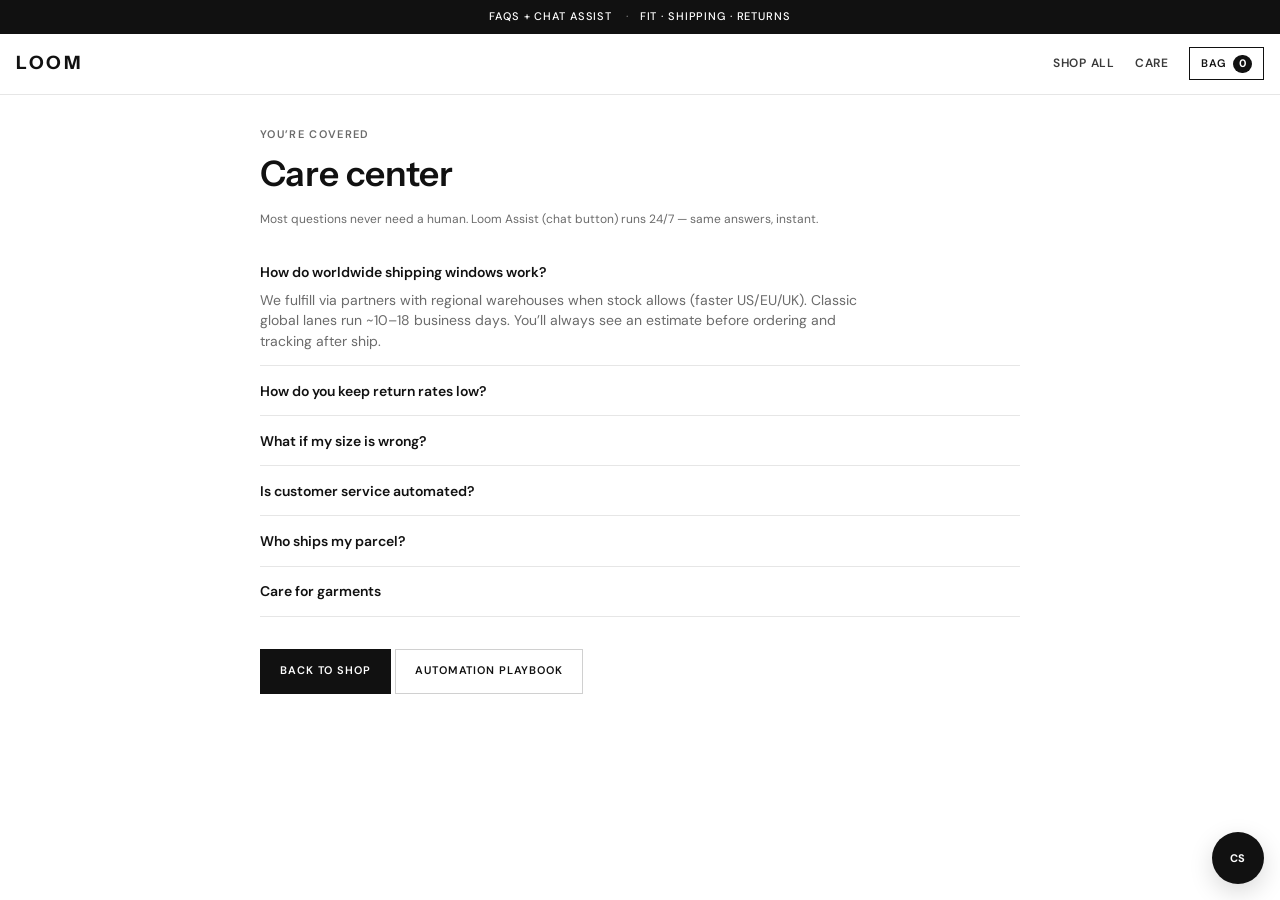
==== clothing/care.html @ 5e55f719 "Initial commit: LOOM dropshipping project. Shopify migration docs, LOOM clothing storefront shell, S" ====
<!DOCTYPE html>
<html lang="en">
  <head>
    <meta charset="UTF-8" />
    <meta name="viewport" content="width=device-width, initial-scale=1" />
    <title>Care & FAQ — LOOM</title>
    <link rel="stylesheet" href="css/styles.css" />
  </head>
  <body>
    <div class="announce">
      <span>FAQs + chat assist</span>
      <span>Fit · shipping · returns</span>
    </div>
    <header class="site-header">
      <div class="wrap nav">
        <a class="brand" href="index.html">LOOM</a>
        <nav class="nav-links">
          <a class="nav-keep" href="shop.html">Shop all</a>
          <a href="care.html">Care</a>
          <a class="cart-pill" href="cart.html">Bag <b data-cart-count>0</b></a>
        </nav>
      </div>
    </header>

    <main class="wrap" style="padding-bottom: 4rem; max-width: 760px">
      <div class="page-title">
        <p class="eyebrow">You’re covered</p>
        <h1>Care center</h1>
        <p class="note">
          Most questions never need a human. Loom Assist (chat button) runs 24/7 — same answers,
          instant.
        </p>
      </div>

      <section class="faq">
        <details open>
          <summary>How do worldwide shipping windows work?</summary>
          <p>
            We fulfill via partners with regional warehouses when stock allows (faster US/EU/UK).
            Classic global lanes run ~10–18 business days. You’ll always see an estimate before
            ordering and tracking after ship.
          </p>
        </details>
        <details>
          <summary>How do you keep return rates low?</summary>
          <p>
            Size charts on every SKU, fit callouts, fit-finder tool, size confirmation at checkout,
            unisex relaxed core styles, and one-size accessories. Fewer bad orders = less loss for
            you and us.
          </p>
        </details>
        <details>
          <summary>What if my size is wrong?</summary>
          <p>
            Contact care with order ID + photo within the exchange window. Prevention beats
            refunds — remeasure using the product chart first; many “wrong size” cases were
            skipped measurements.
          </p>
        </details>
        <details>
          <summary>Is customer service automated?</summary>
          <p>
            Yes for FAQs, size, shipping, and tracking. Urgent exceptions escalate to a human inbox.
            Production stack: chat bot + ticket tags + auto tracking emails.
          </p>
        </details>
        <details>
          <summary>Who ships my parcel?</summary>
          <p>
            Your order is packed and sent through our fulfilment partners to your delivery address.
            You’ll receive tracking when the carrier accepts the package.
          </p>
        </details>
        <details>
          <summary>Care for garments</summary>
          <p>
            Cold wash, hang dry when possible, steam not high heat for linen-blends. Longer fabric
            life = fewer “quality” refunds.
          </p>
        </details>
      </section>

      <p style="margin-top: 2rem">
        <a class="btn btn-primary" href="shop.html">Back to shop</a>
        <a class="btn btn-ghost" href="../CLOTHING_AUTOMATION.md">Automation playbook</a>
      </p>
    </main>

    <script src="js/config.js"></script>
    <script src="js/products.js"></script>
    <script src="js/cart.js"></script>
    <script src="js/app.js"></script>
  </body>
</html>
---- clothing/css/styles.css ----
@import url("https://fonts.googleapis.com/css2?family=DM+Sans:ital,opsz,wght@0,9..40,400;0,9..40,500;0,9..40,600;0,9..40,700;1,9..40,400&family=Instrument+Sans:wght@500;600;700&display=swap");

:root {
  --bg: #ffffff;
  --bg-soft: #f6f6f6;
  --bg-muted: #efefef;
  --text: #111111;
  --text-2: #3a3a3a;
  --muted: #6b6b6b;
  --line: #e6e6e6;
  --line-strong: #d0d0d0;
  --accent: #111111;
  --sale: #b42318;
  --ok: #1a7f4b;
  --max: 1280px;
  --font: "DM Sans", system-ui, sans-serif;
  --display: "Instrument Sans", "DM Sans", system-ui, sans-serif;
  --announcement: #111111;
}

*,
*::before,
*::after {
  box-sizing: border-box;
}

html {
  scroll-behavior: smooth;
}

body {
  margin: 0;
  font-family: var(--font);
  background: var(--bg);
  color: var(--text);
  min-height: 100vh;
  line-height: 1.45;
  font-size: 15px;
  -webkit-font-smoothing: antialiased;
}

img {
  max-width: 100%;
  display: block;
}

a {
  color: inherit;
  text-decoration: none;
}

button,
input,
select,
textarea {
  font-family: inherit;
}

.wrap {
  width: min(var(--max), calc(100% - 2rem));
  margin-inline: auto;
}

/* —— Announcement (Bear House style) —— */
.announce {
  background: var(--announcement);
  color: #fff;
  font-size: 11px;
  font-weight: 500;
  letter-spacing: 0.08em;
  text-transform: uppercase;
  text-align: center;
  padding: 0.55rem 1rem;
}

.announce span + span::before {
  content: "·";
  margin: 0 0.65rem;
  opacity: 0.45;
}

/* —— Header —— */
.site-header {
  position: sticky;
  top: 0;
  z-index: 50;
  background: rgba(255, 255, 255, 0.96);
  border-bottom: 1px solid var(--line);
  backdrop-filter: blur(10px);
}

.nav {
  display: flex;
  align-items: center;
  justify-content: space-between;
  padding: 0.85rem 0;
  gap: 1rem;
}

.brand {
  font-family: var(--display);
  font-weight: 700;
  letter-spacing: 0.14em;
  font-size: 1.15rem;
  text-transform: uppercase;
}

.brand em {
  font-style: normal;
  font-weight: 700;
}

.nav-links {
  display: flex;
  flex-wrap: wrap;
  gap: 1.25rem;
  align-items: center;
  font-size: 12px;
  font-weight: 600;
  letter-spacing: 0.06em;
  text-transform: uppercase;
  color: var(--text-2);
}

.nav-links a:hover {
  color: var(--text);
  text-decoration: underline;
  text-underline-offset: 4px;
}

.cart-pill {
  display: inline-flex;
  gap: 0.4rem;
  align-items: center;
  border: 1px solid var(--text);
  padding: 0.4rem 0.7rem;
  color: var(--text) !important;
  text-decoration: none !important;
  font-size: 11px;
}

.cart-pill b {
  background: var(--text);
  color: #fff;
  min-width: 1.15rem;
  height: 1.15rem;
  border-radius: 999px;
  display: grid;
  place-items: center;
  font-size: 0.68rem;
  font-weight: 700;
}

/* —— Buttons —— */
.btn {
  display: inline-flex;
  align-items: center;
  justify-content: center;
  gap: 0.35rem;
  border: 1px solid transparent;
  cursor: pointer;
  font-family: var(--font);
  font-weight: 600;
  font-size: 11px;
  letter-spacing: 0.08em;
  text-transform: uppercase;
  padding: 0.85rem 1.2rem;
  transition: background 0.15s ease, color 0.15s ease, border-color 0.15s ease;
}

.btn-primary {
  background: var(--text);
  color: #fff;
  border-color: var(--text);
}

.btn-primary:hover {
  background: #333;
  border-color: #333;
}

.btn-ghost {
  background: #fff;
  border-color: var(--line-strong);
  color: var(--text);
}

.btn-ghost:hover {
  border-color: var(--text);
}

.btn-block {
  width: 100%;
}

/* —— Collection header —— */
.collection-head {
  padding: 2.25rem 0 1.25rem;
  border-bottom: 1px solid var(--line);
  margin-bottom: 1.5rem;
}

.collection-head h1 {
  font-family: var(--display);
  font-size: clamp(1.75rem, 4vw, 2.35rem);
  font-weight: 600;
  margin: 0 0 0.4rem;
  letter-spacing: -0.02em;
}

.collection-head .meta {
  color: var(--muted);
  font-size: 13px;
  margin: 0;
}

/* —— Shop by aesthetics —— */
.lane-strip {
  display: flex;
  flex-wrap: wrap;
  gap: 0.5rem;
  padding: 0 0 1.5rem;
}

.lane-strip a,
.chip {
  border: 1px solid var(--line-strong);
  background: #fff;
  color: var(--text);
  font-family: var(--font);
  font-size: 11px;
  font-weight: 600;
  letter-spacing: 0.08em;
  text-transform: uppercase;
  padding: 0.55rem 0.9rem;
  cursor: pointer;
}

.lane-strip a:hover,
.chip:hover,
.chip.active {
  background: var(--text);
  color: #fff;
  border-color: var(--text);
}

/* —— Category mega row —— */
.shop-by {
  padding: 2.5rem 0;
  border-top: 1px solid var(--line);
}

.shop-by h2 {
  font-family: var(--display);
  font-size: 0.75rem;
  letter-spacing: 0.14em;
  text-transform: uppercase;
  margin: 0 0 1rem;
  font-weight: 600;
}

.cat-row {
  display: flex;
  flex-wrap: wrap;
  gap: 0.45rem 1.5rem;
  margin-bottom: 1.75rem;
}

.cat-row a {
  font-size: 13px;
  font-weight: 500;
  color: var(--text-2);
  text-transform: capitalize;
}

.cat-row a:hover {
  text-decoration: underline;
  text-underline-offset: 3px;
  color: var(--text);
}

/* —— Product grid —— */
.grid {
  display: grid;
  grid-template-columns: repeat(4, 1fr);
  gap: 1.75rem 1rem;
}

@media (max-width: 980px) {
  .grid {
    grid-template-columns: repeat(3, 1fr);
  }
}

@media (max-width: 640px) {
  .grid {
    grid-template-columns: repeat(2, 1fr);
    gap: 1.25rem 0.65rem;
  }
}

.product-card {
  display: flex;
  flex-direction: column;
  gap: 0.65rem;
}

.product-media {
  position: relative;
  aspect-ratio: 3 / 4;
  overflow: hidden;
  background: var(--bg-soft);
}

.product-media img {
  width: 100%;
  height: 100%;
  object-fit: cover;
  transition: transform 0.5s ease, opacity 0.3s ease;
}

.product-card:hover .product-media img {
  transform: scale(1.03);
}

.badge {
  position: absolute;
  top: 0.55rem;
  left: 0.55rem;
  background: #fff;
  color: var(--text);
  font-size: 10px;
  font-weight: 700;
  letter-spacing: 0.06em;
  text-transform: uppercase;
  padding: 0.28rem 0.45rem;
  border: 1px solid var(--line);
}

.badge.sale {
  background: var(--text);
  color: #fff;
  border-color: var(--text);
}

.risk-pill {
  display: none; /* cleaner retail look */
}

.product-meta h3 {
  font-family: var(--font);
  font-size: 13px;
  font-weight: 500;
  margin: 0 0 0.2rem;
  line-height: 1.35;
  color: var(--text);
}

.product-meta .short {
  display: none; /* Bear House shows title + price primarily */
}

.price-row {
  display: flex;
  flex-wrap: wrap;
  gap: 0.4rem;
  align-items: baseline;
  font-size: 13px;
}

.price-row .now {
  font-weight: 600;
}

.price-row .was {
  color: var(--muted);
  text-decoration: line-through;
  font-size: 12px;
}

.product-actions {
  display: none; /* click card; cleaner */
}

/* —— Sections —— */
.section {
  padding: 0.25rem 0 2.5rem;
}

.section-head {
  display: flex;
  justify-content: space-between;
  align-items: end;
  gap: 1rem;
  margin-bottom: 1.25rem;
  flex-wrap: wrap;
}

.section-head h2 {
  font-family: var(--display);
  font-size: 1.35rem;
  margin: 0;
  font-weight: 600;
}

.eyebrow {
  font-size: 11px;
  letter-spacing: 0.12em;
  text-transform: uppercase;
  color: var(--muted);
  font-weight: 600;
  margin: 0 0 0.35rem;
}

.section-head p {
  margin: 0;
  color: var(--muted);
  font-size: 13px;
  max-width: 32ch;
}

.trust {
  display: grid;
  grid-template-columns: repeat(4, 1fr);
  gap: 1rem;
  padding: 1.5rem 0;
  border-block: 1px solid var(--line);
  margin: 0 0 2rem;
  background: var(--bg-soft);
}

.trust article {
  text-align: center;
  padding: 0.5rem;
}

.trust h3 {
  font-size: 11px;
  letter-spacing: 0.1em;
  text-transform: uppercase;
  margin: 0 0 0.3rem;
  font-weight: 700;
}

.trust p {
  margin: 0;
  color: var(--muted);
  font-size: 12px;
}

/* —— PDP —— */
.pdp {
  display: grid;
  grid-template-columns: 1fr 1fr;
  gap: 2.5rem;
  padding: 2rem 0 3.5rem;
  align-items: start;
}

.pdp-gallery {
  display: grid;
  gap: 0.65rem;
}

.pdp-main {
  aspect-ratio: 3 / 4;
  background: var(--bg-soft);
  overflow: hidden;
}

.pdp-main img {
  width: 100%;
  height: 100%;
  object-fit: cover;
}

.pdp-thumbs {
  display: grid;
  grid-template-columns: repeat(4, 1fr);
  gap: 0.5rem;
}

.pdp-thumb {
  aspect-ratio: 1;
  padding: 0;
  border: 1px solid var(--line);
  background: var(--bg-soft);
  overflow: hidden;
  cursor: pointer;
}

.pdp-thumb img {
  width: 100%;
  height: 100%;
  object-fit: cover;
  display: block;
  pointer-events: none;
}

.pdp-thumb.active {
  border-color: var(--text);
}

.pdp-thumb:hover {
  border-color: var(--text-2);
}

.pdp-info .meta-line {
  color: var(--muted);
  font-size: 11px;
  text-transform: uppercase;
  letter-spacing: 0.1em;
  font-weight: 600;
}

.pdp-info h1 {
  font-family: var(--display);
  font-size: clamp(1.4rem, 3vw, 1.85rem);
  margin: 0.5rem 0 0.65rem;
  font-weight: 600;
  line-height: 1.2;
}

.pdp-info .lead {
  color: var(--text-2);
  margin: 0 0 1rem;
  font-size: 14px;
}

.fit-callout {
  background: var(--bg-soft);
  border: 1px solid var(--line);
  padding: 0.85rem 1rem;
  margin: 1rem 0;
  font-size: 13px;
}

.fit-callout strong {
  font-weight: 700;
}

.select-row {
  display: grid;
  grid-template-columns: 1fr 1fr;
  gap: 0.75rem;
  margin: 1rem 0;
}

.select-row label,
.form-grid label {
  display: grid;
  gap: 0.35rem;
  font-size: 11px;
  letter-spacing: 0.08em;
  text-transform: uppercase;
  color: var(--muted);
  font-weight: 600;
}

.select-row select,
.select-row input,
.form-grid input,
.form-grid textarea,
.form-grid select {
  font-size: 14px;
  padding: 0.7rem;
  border: 1px solid var(--line-strong);
  background: #fff;
  color: var(--text);
  text-transform: none;
  letter-spacing: 0;
}

.pdp-info ul {
  margin: 1rem 0;
  padding-left: 1.1rem;
  color: var(--text-2);
  font-size: 14px;
}

.size-table {
  width: 100%;
  border-collapse: collapse;
  font-size: 13px;
  margin-top: 1rem;
}

.size-table th,
.size-table td {
  border: 1px solid var(--line);
  padding: 0.5rem 0.6rem;
  text-align: left;
}

.size-table th {
  background: var(--bg-soft);
  font-size: 11px;
  letter-spacing: 0.06em;
  text-transform: uppercase;
  color: var(--muted);
}

/* —— Cart —— */
.cart-layout {
  display: grid;
  grid-template-columns: 1.25fr 0.85fr;
  gap: 1.75rem;
  padding: 1.5rem 0 3.5rem;
  align-items: start;
}

.cart-line {
  display: grid;
  grid-template-columns: 88px 1fr auto;
  gap: 1rem;
  padding: 1rem 0;
  border-bottom: 1px solid var(--line);
  align-items: center;
}

.cart-line img {
  width: 88px;
  height: 110px;
  object-fit: cover;
  background: var(--bg-soft);
}

.cart-line h3 {
  margin: 0 0 0.2rem;
  font-size: 14px;
  font-weight: 600;
}

.cart-line .opts {
  color: var(--muted);
  font-size: 12px;
}

.summary {
  background: var(--bg-soft);
  border: 1px solid var(--line);
  padding: 1.35rem;
  position: sticky;
  top: 5rem;
}

.summary h2 {
  font-family: var(--display);
  margin: 0 0 1rem;
  font-size: 1.15rem;
  font-weight: 600;
}

.summary-row {
  display: flex;
  justify-content: space-between;
  margin-bottom: 0.45rem;
  font-size: 14px;
}

.summary-row.total {
  margin-top: 0.7rem;
  padding-top: 0.7rem;
  border-top: 1px solid var(--line);
  font-weight: 700;
}

.form-grid {
  display: grid;
  gap: 0.65rem;
  margin: 1rem 0;
}

.note {
  color: var(--muted);
  font-size: 12px;
  margin: 0.7rem 0;
}

.success-box {
  display: none;
  border: 1px solid var(--ok);
  background: rgba(26, 127, 75, 0.06);
  padding: 1rem;
  margin-top: 1rem;
}

.success-box.show {
  display: block;
}

.success-box h3 {
  margin: 0 0 0.35rem;
  color: var(--ok);
  font-size: 14px;
}

.page-title {
  padding: 2rem 0 0.5rem;
}

.page-title h1 {
  font-family: var(--display);
  font-size: clamp(1.6rem, 4vw, 2.2rem);
  margin: 0;
  font-weight: 600;
}

.filters {
  display: flex;
  flex-wrap: wrap;
  gap: 0.45rem;
  margin: 0 0 1.5rem;
}

.empty {
  text-align: center;
  padding: 3rem 1rem;
  color: var(--muted);
}

/* Track / FAQ */
.track-box {
  max-width: 520px;
  background: var(--bg-soft);
  border: 1px solid var(--line);
  padding: 1.35rem;
  margin: 1.25rem 0 3rem;
}

.timeline {
  margin: 1.1rem 0 0;
  padding: 0;
  list-style: none;
}

.timeline li {
  position: relative;
  padding: 0 0 1.1rem 1.25rem;
  border-left: 2px solid var(--line);
  color: var(--muted);
  font-size: 13px;
}

.timeline li:last-child {
  border-left-color: transparent;
}

.timeline li::before {
  content: "";
  position: absolute;
  left: -5px;
  top: 0.2rem;
  width: 8px;
  height: 8px;
  border-radius: 50%;
  background: var(--line-strong);
}

.timeline li.done {
  color: var(--text);
}

.timeline li.done::before {
  background: var(--ok);
}

.timeline li.active::before {
  background: var(--text);
}

.faq details {
  border-bottom: 1px solid var(--line);
  padding: 0.9rem 0;
}

.faq summary {
  cursor: pointer;
  font-weight: 600;
  font-size: 14px;
  list-style: none;
}

.faq summary::-webkit-details-marker {
  display: none;
}

.faq details p {
  color: var(--muted);
  margin: 0.5rem 0 0;
  font-size: 14px;
  max-width: 60ch;
}

/* Chat — soft retail */
.chat-fab {
  position: fixed;
  right: 1rem;
  bottom: 1rem;
  z-index: 80;
  width: 52px;
  height: 52px;
  border-radius: 50%;
  border: none;
  background: var(--text);
  color: #fff;
  font-weight: 700;
  font-size: 11px;
  letter-spacing: 0.04em;
  cursor: pointer;
  box-shadow: 0 8px 24px rgba(0, 0, 0, 0.15);
}

.chat-panel {
  position: fixed;
  right: 1rem;
  bottom: 4.5rem;
  width: min(340px, calc(100vw - 1.5rem));
  height: 440px;
  background: #fff;
  border: 1px solid var(--line);
  z-index: 80;
  display: none;
  flex-direction: column;
  box-shadow: 0 16px 40px rgba(0, 0, 0, 0.12);
}

.chat-panel.open {
  display: flex;
}

.chat-head {
  padding: 0.8rem 1rem;
  border-bottom: 1px solid var(--line);
  display: flex;
  justify-content: space-between;
  align-items: center;
  font-weight: 700;
  font-size: 13px;
}

.chat-head button {
  background: none;
  border: none;
  color: var(--muted);
  cursor: pointer;
  font-size: 1.2rem;
}

.chat-log {
  flex: 1;
  overflow: auto;
  padding: 0.9rem;
  display: flex;
  flex-direction: column;
  gap: 0.55rem;
  background: var(--bg-soft);
}

.bubble {
  max-width: 88%;
  padding: 0.55rem 0.75rem;
  font-size: 13px;
  line-height: 1.4;
}

.bubble.bot {
  background: #fff;
  border: 1px solid var(--line);
  align-self: flex-start;
}

.bubble.user {
  background: var(--text);
  color: #fff;
  align-self: flex-end;
}

.chat-quick {
  display: flex;
  flex-wrap: wrap;
  gap: 0.3rem;
  padding: 0.45rem 0.65rem;
  background: #fff;
  border-top: 1px solid var(--line);
}

.chat-quick button {
  border: 1px solid var(--line);
  background: #fff;
  color: var(--text);
  font-size: 11px;
  padding: 0.3rem 0.5rem;
  cursor: pointer;
}

.chat-input {
  display: flex;
  border-top: 1px solid var(--line);
  background: #fff;
}

.chat-input input {
  flex: 1;
  border: none;
  padding: 0.8rem;
  font-size: 13px;
  outline: none;
}

.chat-input button {
  border: none;
  background: var(--text);
  color: #fff;
  font-weight: 600;
  font-size: 11px;
  letter-spacing: 0.06em;
  text-transform: uppercase;
  padding: 0 1rem;
  cursor: pointer;
}

/* Footer */
.site-footer {
  border-top: 1px solid var(--line);
  padding: 2.5rem 0 3rem;
  margin-top: 1rem;
  background: var(--bg-soft);
  color: var(--muted);
  font-size: 13px;
}

.footer-grid {
  display: grid;
  grid-template-columns: 1.5fr 1fr 1fr 1fr;
  gap: 1.5rem;
}

.footer-grid h4 {
  margin: 0 0 0.55rem;
  color: var(--text);
  font-size: 11px;
  letter-spacing: 0.12em;
  text-transform: uppercase;
  font-weight: 700;
}

.footer-grid a {
  display: block;
  margin-bottom: 0.35rem;
  color: var(--muted);
}

.footer-grid a:hover {
  color: var(--text);
}

.toast {
  position: fixed;
  bottom: 1.25rem;
  left: 50%;
  transform: translateX(-50%) translateY(140%);
  background: var(--text);
  color: #fff;
  padding: 0.65rem 1rem;
  font-weight: 600;
  font-size: 12px;
  letter-spacing: 0.04em;
  z-index: 100;
  transition: transform 0.3s ease;
  pointer-events: none;
}

.toast.show {
  transform: translateX(-50%) translateY(0);
}

/* Compact hero (optional strips) */
.hero-retail {
  background: var(--bg-soft);
  border-bottom: 1px solid var(--line);
  padding: 2.5rem 0;
  margin-bottom: 0;
}

.hero-retail h1 {
  font-family: var(--display);
  font-size: clamp(1.8rem, 4vw, 2.5rem);
  font-weight: 600;
  margin: 0 0 0.5rem;
  letter-spacing: -0.02em;
}

.hero-retail p {
  margin: 0 0 1.1rem;
  color: var(--muted);
  max-width: 42ch;
  font-size: 14px;
}

.hero-retail .hero-actions {
  display: flex;
  flex-wrap: wrap;
  gap: 0.55rem;
}

@media (max-width: 900px) {
  .trust {
    grid-template-columns: 1fr 1fr;
  }
  .pdp,
  .cart-layout,
  .footer-grid {
    grid-template-columns: 1fr;
  }
  .nav-links a:not(.cart-pill):not(.nav-keep) {
    display: none;
  }
  .cart-line {
    grid-template-columns: 72px 1fr;
  }
  .announce span {
    display: none;
  }
  .announce span:first-child {
    display: inline;
  }
}
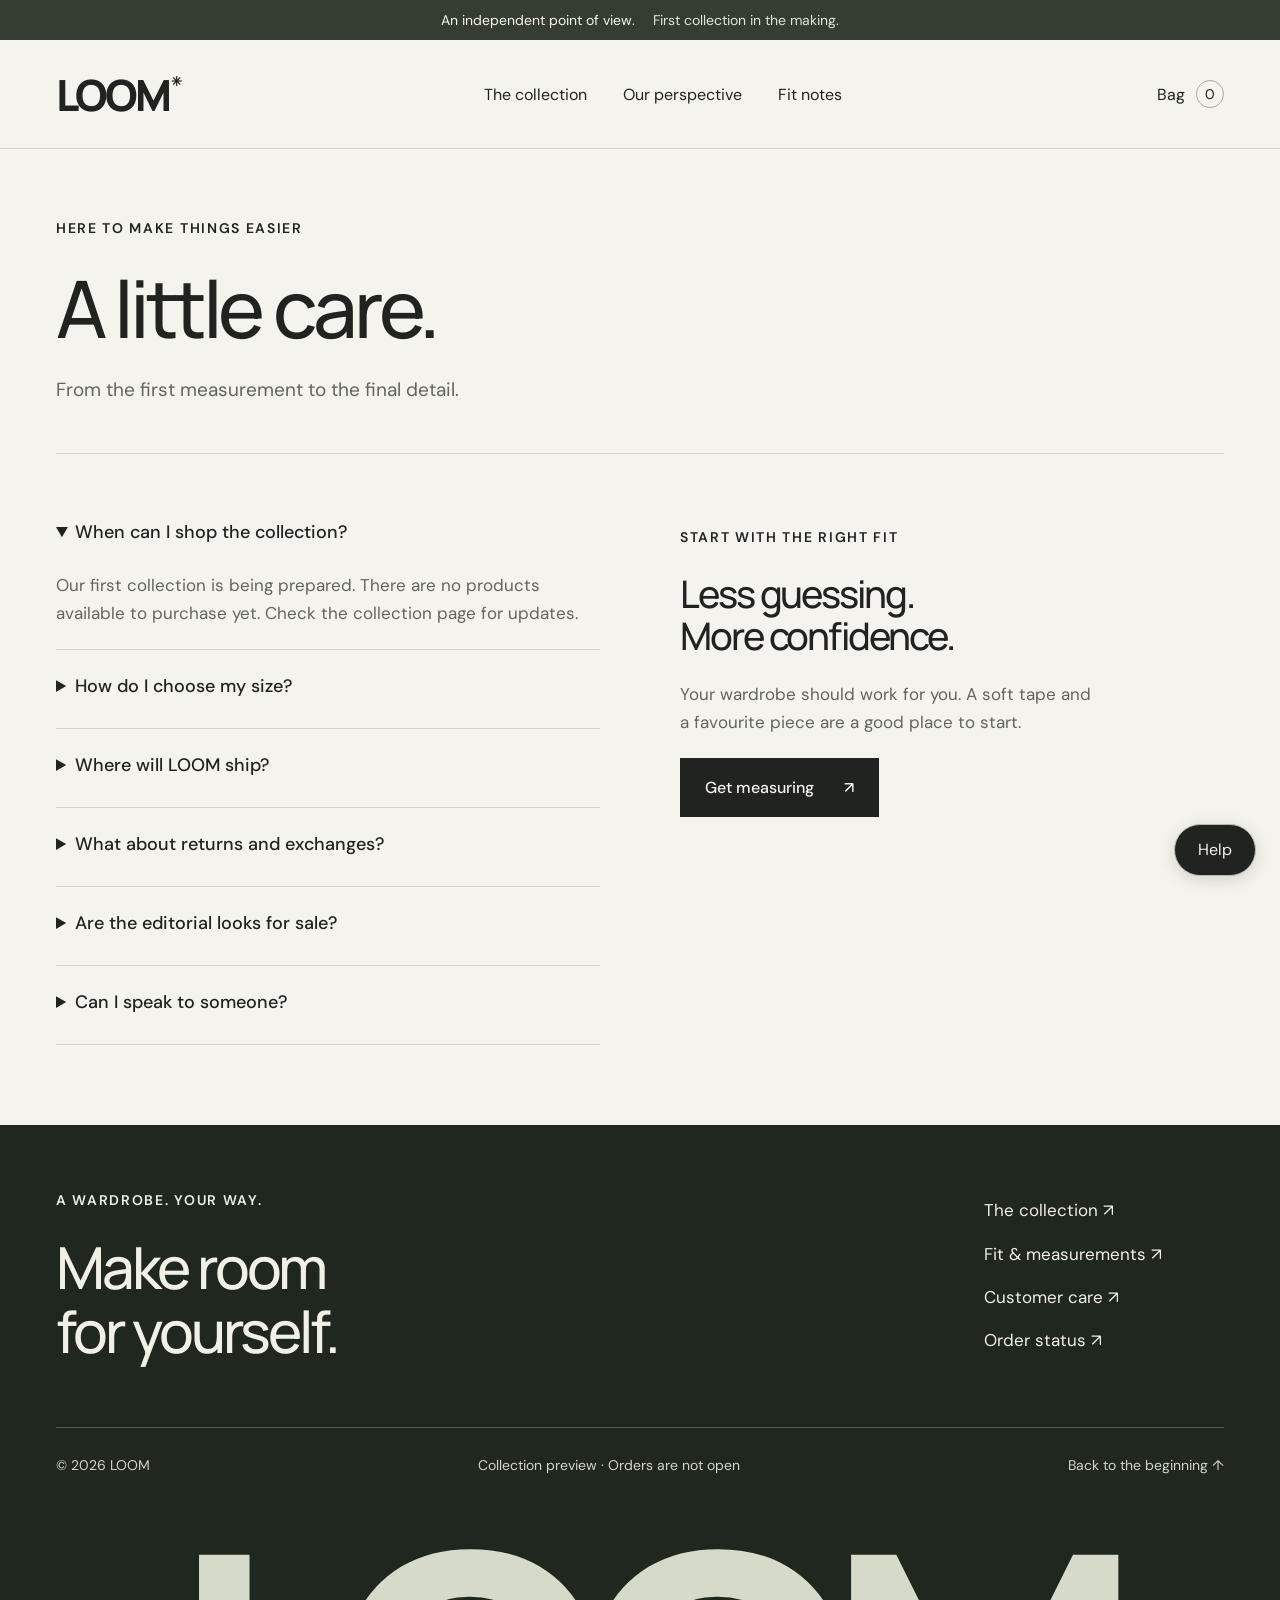
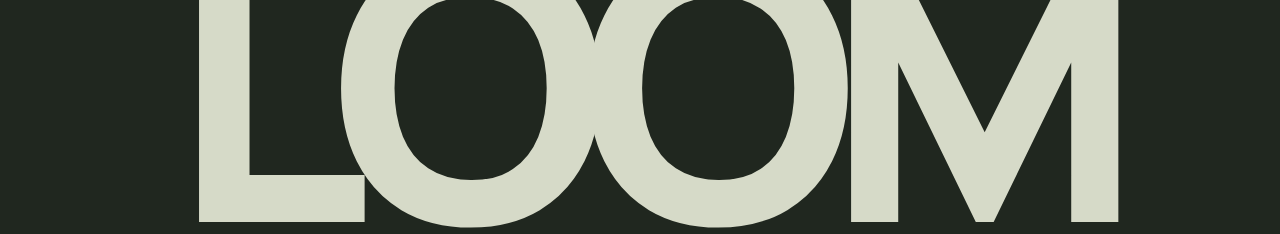
==== commit 9ef742b6: "Deploy editorial LOOM storefront from clothing root" ====
--- a/clothing/care.html
+++ b/clothing/care.html
@@ -1,94 +1,18 @@
 <!DOCTYPE html>
 <html lang="en">
-  <head>
-    <meta charset="UTF-8" />
-    <meta name="viewport" content="width=device-width, initial-scale=1" />
-    <title>Care & FAQ — LOOM</title>
-    <link rel="stylesheet" href="css/styles.css" />
-  </head>
-  <body>
-    <div class="announce">
-      <span>FAQs + chat assist</span>
-      <span>Fit · shipping · returns</span>
-    </div>
-    <header class="site-header">
-      <div class="wrap nav">
-        <a class="brand" href="index.html">LOOM</a>
-        <nav class="nav-links">
-          <a class="nav-keep" href="shop.html">Shop all</a>
-          <a href="care.html">Care</a>
-          <a class="cart-pill" href="cart.html">Bag <b data-cart-count>0</b></a>
-        </nav>
-      </div>
-    </header>
-
-    <main class="wrap" style="padding-bottom: 4rem; max-width: 760px">
-      <div class="page-title">
-        <p class="eyebrow">You’re covered</p>
-        <h1>Care center</h1>
-        <p class="note">
-          Most questions never need a human. Loom Assist (chat button) runs 24/7 — same answers,
-          instant.
-        </p>
-      </div>
-
-      <section class="faq">
-        <details open>
-          <summary>How do worldwide shipping windows work?</summary>
-          <p>
-            We fulfill via partners with regional warehouses when stock allows (faster US/EU/UK).
-            Classic global lanes run ~10–18 business days. You’ll always see an estimate before
-            ordering and tracking after ship.
-          </p>
-        </details>
-        <details>
-          <summary>How do you keep return rates low?</summary>
-          <p>
-            Size charts on every SKU, fit callouts, fit-finder tool, size confirmation at checkout,
-            unisex relaxed core styles, and one-size accessories. Fewer bad orders = less loss for
-            you and us.
-          </p>
-        </details>
-        <details>
-          <summary>What if my size is wrong?</summary>
-          <p>
-            Contact care with order ID + photo within the exchange window. Prevention beats
-            refunds — remeasure using the product chart first; many “wrong size” cases were
-            skipped measurements.
-          </p>
-        </details>
-        <details>
-          <summary>Is customer service automated?</summary>
-          <p>
-            Yes for FAQs, size, shipping, and tracking. Urgent exceptions escalate to a human inbox.
-            Production stack: chat bot + ticket tags + auto tracking emails.
-          </p>
-        </details>
-        <details>
-          <summary>Who ships my parcel?</summary>
-          <p>
-            Your order is packed and sent through our fulfilment partners to your delivery address.
-            You’ll receive tracking when the carrier accepts the package.
-          </p>
-        </details>
-        <details>
-          <summary>Care for garments</summary>
-          <p>
-            Cold wash, hang dry when possible, steam not high heat for linen-blends. Longer fabric
-            life = fewer “quality” refunds.
-          </p>
-        </details>
-      </section>
-
-      <p style="margin-top: 2rem">
-        <a class="btn btn-primary" href="shop.html">Back to shop</a>
-        <a class="btn btn-ghost" href="../CLOTHING_AUTOMATION.md">Automation playbook</a>
-      </p>
-    </main>
-
-    <script src="js/config.js"></script>
-    <script src="js/products.js"></script>
-    <script src="js/cart.js"></script>
-    <script src="js/app.js"></script>
-  </body>
+<head>
+<meta charset="UTF-8">
+<meta name="viewport" content="width=device-width, initial-scale=1">
+<meta name="description" content="LOOM. An independent perspective on everyday style. Explore the first collection preview and find your fit.">
+<meta name="theme-color" content="#f5f3ed">
+<title>Customer care — LOOM</title>
+<link rel="stylesheet" href="css/styles.css">
+<script src="js/shell.js" defer></script>
+<script src="js/config.js" defer></script>
+<script src="js/products.js" defer></script>
+<script src="js/cart.js" defer></script>
+<script src="js/app.js" defer></script>
+</head>
+<body><div data-header></div><main id="main"><section class="wrap"><div class="page-title"><p class="eyebrow">Here to make things easier</p><h1>A little care.</h1><p>From the first measurement to the final detail.</p></div><div class="guide-layout"><div class="faq"><details open><summary>When can I shop the collection?</summary><p>Our first collection is being prepared. There are no products available to purchase yet. Check the collection page for updates.</p></details><details><summary>How do I choose my size?</summary><p>Start with your chest and waist measurements, then compare with the individual product size chart when available.</p><a class="text-link" href="fit.html">Open fit notes ↗</a></details><details><summary>Where will LOOM ship?</summary><p>Delivery destinations, charges and time estimates will be confirmed before orders open. We are not currently accepting orders.</p></details><details><summary>What about returns and exchanges?</summary><p>The return and exchange policy will be published before checkout becomes available, including time limits, costs and how to get help.</p></details><details><summary>Are the editorial looks for sale?</summary><p>The photographs in our style stories are inspiration. Products for sale will have their own verified photographs, details and size information.</p></details><details><summary>Can I speak to someone?</summary><p>A customer contact channel will be available before launch. The Help button currently offers automated answers to common preview questions.</p></details></div><div class="care-aside"><p class="eyebrow">Start with the right fit</p><h2>Less guessing.<br>More confidence.</h2><p>Your wardrobe should work for you. A soft tape and a favourite piece are a good place to start.</p><a class="btn btn-primary" href="fit.html">Get measuring <span>↗</span></a></div></div></section>
+</main><div data-footer></div></body>
 </html>
--- a/clothing/css/styles.css
+++ b/clothing/css/styles.css
@@ -1,1028 +1,13 @@
-@import url("https://fonts.googleapis.com/css2?family=DM+Sans:ital,opsz,wght@0,9..40,400;0,9..40,500;0,9..40,600;0,9..40,700;1,9..40,400&family=Instrument+Sans:wght@500;600;700&display=swap");
-
-:root {
-  --bg: #ffffff;
-  --bg-soft: #f6f6f6;
-  --bg-muted: #efefef;
-  --text: #111111;
-  --text-2: #3a3a3a;
-  --muted: #6b6b6b;
-  --line: #e6e6e6;
-  --line-strong: #d0d0d0;
-  --accent: #111111;
-  --sale: #b42318;
-  --ok: #1a7f4b;
-  --max: 1280px;
-  --font: "DM Sans", system-ui, sans-serif;
-  --display: "Instrument Sans", "DM Sans", system-ui, sans-serif;
-  --announcement: #111111;
-}
-
-*,
-*::before,
-*::after {
-  box-sizing: border-box;
-}
-
-html {
-  scroll-behavior: smooth;
-}
-
-body {
-  margin: 0;
-  font-family: var(--font);
-  background: var(--bg);
-  color: var(--text);
-  min-height: 100vh;
-  line-height: 1.45;
-  font-size: 15px;
-  -webkit-font-smoothing: antialiased;
-}
-
-img {
-  max-width: 100%;
-  display: block;
-}
-
-a {
-  color: inherit;
-  text-decoration: none;
-}
-
-button,
-input,
-select,
-textarea {
-  font-family: inherit;
-}
-
-.wrap {
-  width: min(var(--max), calc(100% - 2rem));
-  margin-inline: auto;
-}
-
-/* —— Announcement (Bear House style) —— */
-.announce {
-  background: var(--announcement);
-  color: #fff;
-  font-size: 11px;
-  font-weight: 500;
-  letter-spacing: 0.08em;
-  text-transform: uppercase;
-  text-align: center;
-  padding: 0.55rem 1rem;
-}
-
-.announce span + span::before {
-  content: "·";
-  margin: 0 0.65rem;
-  opacity: 0.45;
-}
-
-/* —— Header —— */
-.site-header {
-  position: sticky;
-  top: 0;
-  z-index: 50;
-  background: rgba(255, 255, 255, 0.96);
-  border-bottom: 1px solid var(--line);
-  backdrop-filter: blur(10px);
-}
-
-.nav {
-  display: flex;
-  align-items: center;
-  justify-content: space-between;
-  padding: 0.85rem 0;
-  gap: 1rem;
-}
-
-.brand {
-  font-family: var(--display);
-  font-weight: 700;
-  letter-spacing: 0.14em;
-  font-size: 1.15rem;
-  text-transform: uppercase;
-}
-
-.brand em {
-  font-style: normal;
-  font-weight: 700;
-}
-
-.nav-links {
-  display: flex;
-  flex-wrap: wrap;
-  gap: 1.25rem;
-  align-items: center;
-  font-size: 12px;
-  font-weight: 600;
-  letter-spacing: 0.06em;
-  text-transform: uppercase;
-  color: var(--text-2);
-}
-
-.nav-links a:hover {
-  color: var(--text);
-  text-decoration: underline;
-  text-underline-offset: 4px;
-}
-
-.cart-pill {
-  display: inline-flex;
-  gap: 0.4rem;
-  align-items: center;
-  border: 1px solid var(--text);
-  padding: 0.4rem 0.7rem;
-  color: var(--text) !important;
-  text-decoration: none !important;
-  font-size: 11px;
-}
-
-.cart-pill b {
-  background: var(--text);
-  color: #fff;
-  min-width: 1.15rem;
-  height: 1.15rem;
-  border-radius: 999px;
-  display: grid;
-  place-items: center;
-  font-size: 0.68rem;
-  font-weight: 700;
-}
-
-/* —— Buttons —— */
-.btn {
-  display: inline-flex;
-  align-items: center;
-  justify-content: center;
-  gap: 0.35rem;
-  border: 1px solid transparent;
-  cursor: pointer;
-  font-family: var(--font);
-  font-weight: 600;
-  font-size: 11px;
-  letter-spacing: 0.08em;
-  text-transform: uppercase;
-  padding: 0.85rem 1.2rem;
-  transition: background 0.15s ease, color 0.15s ease, border-color 0.15s ease;
-}
-
-.btn-primary {
-  background: var(--text);
-  color: #fff;
-  border-color: var(--text);
-}
-
-.btn-primary:hover {
-  background: #333;
-  border-color: #333;
-}
-
-.btn-ghost {
-  background: #fff;
-  border-color: var(--line-strong);
-  color: var(--text);
-}
-
-.btn-ghost:hover {
-  border-color: var(--text);
-}
-
-.btn-block {
-  width: 100%;
-}
-
-/* —— Collection header —— */
-.collection-head {
-  padding: 2.25rem 0 1.25rem;
-  border-bottom: 1px solid var(--line);
-  margin-bottom: 1.5rem;
-}
-
-.collection-head h1 {
-  font-family: var(--display);
-  font-size: clamp(1.75rem, 4vw, 2.35rem);
-  font-weight: 600;
-  margin: 0 0 0.4rem;
-  letter-spacing: -0.02em;
-}
-
-.collection-head .meta {
-  color: var(--muted);
-  font-size: 13px;
-  margin: 0;
-}
-
-/* —— Shop by aesthetics —— */
-.lane-strip {
-  display: flex;
-  flex-wrap: wrap;
-  gap: 0.5rem;
-  padding: 0 0 1.5rem;
-}
-
-.lane-strip a,
-.chip {
-  border: 1px solid var(--line-strong);
-  background: #fff;
-  color: var(--text);
-  font-family: var(--font);
-  font-size: 11px;
-  font-weight: 600;
-  letter-spacing: 0.08em;
-  text-transform: uppercase;
-  padding: 0.55rem 0.9rem;
-  cursor: pointer;
-}
-
-.lane-strip a:hover,
-.chip:hover,
-.chip.active {
-  background: var(--text);
-  color: #fff;
-  border-color: var(--text);
-}
-
-/* —— Category mega row —— */
-.shop-by {
-  padding: 2.5rem 0;
-  border-top: 1px solid var(--line);
-}
-
-.shop-by h2 {
-  font-family: var(--display);
-  font-size: 0.75rem;
-  letter-spacing: 0.14em;
-  text-transform: uppercase;
-  margin: 0 0 1rem;
-  font-weight: 600;
-}
-
-.cat-row {
-  display: flex;
-  flex-wrap: wrap;
-  gap: 0.45rem 1.5rem;
-  margin-bottom: 1.75rem;
-}
-
-.cat-row a {
-  font-size: 13px;
-  font-weight: 500;
-  color: var(--text-2);
-  text-transform: capitalize;
-}
-
-.cat-row a:hover {
-  text-decoration: underline;
-  text-underline-offset: 3px;
-  color: var(--text);
-}
-
-/* —— Product grid —— */
-.grid {
-  display: grid;
-  grid-template-columns: repeat(4, 1fr);
-  gap: 1.75rem 1rem;
-}
-
-@media (max-width: 980px) {
-  .grid {
-    grid-template-columns: repeat(3, 1fr);
-  }
-}
-
-@media (max-width: 640px) {
-  .grid {
-    grid-template-columns: repeat(2, 1fr);
-    gap: 1.25rem 0.65rem;
-  }
-}
-
-.product-card {
-  display: flex;
-  flex-direction: column;
-  gap: 0.65rem;
-}
-
-.product-media {
-  position: relative;
-  aspect-ratio: 3 / 4;
-  overflow: hidden;
-  background: var(--bg-soft);
-}
-
-.product-media img {
-  width: 100%;
-  height: 100%;
-  object-fit: cover;
-  transition: transform 0.5s ease, opacity 0.3s ease;
-}
-
-.product-card:hover .product-media img {
-  transform: scale(1.03);
-}
-
-.badge {
-  position: absolute;
-  top: 0.55rem;
-  left: 0.55rem;
-  background: #fff;
-  color: var(--text);
-  font-size: 10px;
-  font-weight: 700;
-  letter-spacing: 0.06em;
-  text-transform: uppercase;
-  padding: 0.28rem 0.45rem;
-  border: 1px solid var(--line);
-}
-
-.badge.sale {
-  background: var(--text);
-  color: #fff;
-  border-color: var(--text);
-}
-
-.risk-pill {
-  display: none; /* cleaner retail look */
-}
-
-.product-meta h3 {
-  font-family: var(--font);
-  font-size: 13px;
-  font-weight: 500;
-  margin: 0 0 0.2rem;
-  line-height: 1.35;
-  color: var(--text);
-}
-
-.product-meta .short {
-  display: none; /* Bear House shows title + price primarily */
-}
-
-.price-row {
-  display: flex;
-  flex-wrap: wrap;
-  gap: 0.4rem;
-  align-items: baseline;
-  font-size: 13px;
-}
-
-.price-row .now {
-  font-weight: 600;
-}
-
-.price-row .was {
-  color: var(--muted);
-  text-decoration: line-through;
-  font-size: 12px;
-}
-
-.product-actions {
-  display: none; /* click card; cleaner */
-}
-
-/* —— Sections —— */
-.section {
-  padding: 0.25rem 0 2.5rem;
-}
-
-.section-head {
-  display: flex;
-  justify-content: space-between;
-  align-items: end;
-  gap: 1rem;
-  margin-bottom: 1.25rem;
-  flex-wrap: wrap;
-}
-
-.section-head h2 {
-  font-family: var(--display);
-  font-size: 1.35rem;
-  margin: 0;
-  font-weight: 600;
-}
-
-.eyebrow {
-  font-size: 11px;
-  letter-spacing: 0.12em;
-  text-transform: uppercase;
-  color: var(--muted);
-  font-weight: 600;
-  margin: 0 0 0.35rem;
-}
-
-.section-head p {
-  margin: 0;
-  color: var(--muted);
-  font-size: 13px;
-  max-width: 32ch;
-}
-
-.trust {
-  display: grid;
-  grid-template-columns: repeat(4, 1fr);
-  gap: 1rem;
-  padding: 1.5rem 0;
-  border-block: 1px solid var(--line);
-  margin: 0 0 2rem;
-  background: var(--bg-soft);
-}
-
-.trust article {
-  text-align: center;
-  padding: 0.5rem;
-}
-
-.trust h3 {
-  font-size: 11px;
-  letter-spacing: 0.1em;
-  text-transform: uppercase;
-  margin: 0 0 0.3rem;
-  font-weight: 700;
-}
-
-.trust p {
-  margin: 0;
-  color: var(--muted);
-  font-size: 12px;
-}
-
-/* —— PDP —— */
-.pdp {
-  display: grid;
-  grid-template-columns: 1fr 1fr;
-  gap: 2.5rem;
-  padding: 2rem 0 3.5rem;
-  align-items: start;
-}
-
-.pdp-gallery {
-  display: grid;
-  gap: 0.65rem;
-}
-
-.pdp-main {
-  aspect-ratio: 3 / 4;
-  background: var(--bg-soft);
-  overflow: hidden;
-}
-
-.pdp-main img {
-  width: 100%;
-  height: 100%;
-  object-fit: cover;
-}
-
-.pdp-thumbs {
-  display: grid;
-  grid-template-columns: repeat(4, 1fr);
-  gap: 0.5rem;
-}
-
-.pdp-thumb {
-  aspect-ratio: 1;
-  padding: 0;
-  border: 1px solid var(--line);
-  background: var(--bg-soft);
-  overflow: hidden;
-  cursor: pointer;
-}
-
-.pdp-thumb img {
-  width: 100%;
-  height: 100%;
-  object-fit: cover;
-  display: block;
-  pointer-events: none;
-}
-
-.pdp-thumb.active {
-  border-color: var(--text);
-}
-
-.pdp-thumb:hover {
-  border-color: var(--text-2);
-}
-
-.pdp-info .meta-line {
-  color: var(--muted);
-  font-size: 11px;
-  text-transform: uppercase;
-  letter-spacing: 0.1em;
-  font-weight: 600;
-}
-
-.pdp-info h1 {
-  font-family: var(--display);
-  font-size: clamp(1.4rem, 3vw, 1.85rem);
-  margin: 0.5rem 0 0.65rem;
-  font-weight: 600;
-  line-height: 1.2;
-}
-
-.pdp-info .lead {
-  color: var(--text-2);
-  margin: 0 0 1rem;
-  font-size: 14px;
-}
-
-.fit-callout {
-  background: var(--bg-soft);
-  border: 1px solid var(--line);
-  padding: 0.85rem 1rem;
-  margin: 1rem 0;
-  font-size: 13px;
-}
-
-.fit-callout strong {
-  font-weight: 700;
-}
-
-.select-row {
-  display: grid;
-  grid-template-columns: 1fr 1fr;
-  gap: 0.75rem;
-  margin: 1rem 0;
-}
-
-.select-row label,
-.form-grid label {
-  display: grid;
-  gap: 0.35rem;
-  font-size: 11px;
-  letter-spacing: 0.08em;
-  text-transform: uppercase;
-  color: var(--muted);
-  font-weight: 600;
-}
-
-.select-row select,
-.select-row input,
-.form-grid input,
-.form-grid textarea,
-.form-grid select {
-  font-size: 14px;
-  padding: 0.7rem;
-  border: 1px solid var(--line-strong);
-  background: #fff;
-  color: var(--text);
-  text-transform: none;
-  letter-spacing: 0;
-}
-
-.pdp-info ul {
-  margin: 1rem 0;
-  padding-left: 1.1rem;
-  color: var(--text-2);
-  font-size: 14px;
-}
-
-.size-table {
-  width: 100%;
-  border-collapse: collapse;
-  font-size: 13px;
-  margin-top: 1rem;
-}
-
-.size-table th,
-.size-table td {
-  border: 1px solid var(--line);
-  padding: 0.5rem 0.6rem;
-  text-align: left;
-}
-
-.size-table th {
-  background: var(--bg-soft);
-  font-size: 11px;
-  letter-spacing: 0.06em;
-  text-transform: uppercase;
-  color: var(--muted);
-}
-
-/* —— Cart —— */
-.cart-layout {
-  display: grid;
-  grid-template-columns: 1.25fr 0.85fr;
-  gap: 1.75rem;
-  padding: 1.5rem 0 3.5rem;
-  align-items: start;
-}
-
-.cart-line {
-  display: grid;
-  grid-template-columns: 88px 1fr auto;
-  gap: 1rem;
-  padding: 1rem 0;
-  border-bottom: 1px solid var(--line);
-  align-items: center;
-}
-
-.cart-line img {
-  width: 88px;
-  height: 110px;
-  object-fit: cover;
-  background: var(--bg-soft);
-}
-
-.cart-line h3 {
-  margin: 0 0 0.2rem;
-  font-size: 14px;
-  font-weight: 600;
-}
-
-.cart-line .opts {
-  color: var(--muted);
-  font-size: 12px;
-}
-
-.summary {
-  background: var(--bg-soft);
-  border: 1px solid var(--line);
-  padding: 1.35rem;
-  position: sticky;
-  top: 5rem;
-}
-
-.summary h2 {
-  font-family: var(--display);
-  margin: 0 0 1rem;
-  font-size: 1.15rem;
-  font-weight: 600;
-}
-
-.summary-row {
-  display: flex;
-  justify-content: space-between;
-  margin-bottom: 0.45rem;
-  font-size: 14px;
-}
-
-.summary-row.total {
-  margin-top: 0.7rem;
-  padding-top: 0.7rem;
-  border-top: 1px solid var(--line);
-  font-weight: 700;
-}
-
-.form-grid {
-  display: grid;
-  gap: 0.65rem;
-  margin: 1rem 0;
-}
-
-.note {
-  color: var(--muted);
-  font-size: 12px;
-  margin: 0.7rem 0;
-}
-
-.success-box {
-  display: none;
-  border: 1px solid var(--ok);
-  background: rgba(26, 127, 75, 0.06);
-  padding: 1rem;
-  margin-top: 1rem;
-}
-
-.success-box.show {
-  display: block;
-}
-
-.success-box h3 {
-  margin: 0 0 0.35rem;
-  color: var(--ok);
-  font-size: 14px;
-}
-
-.page-title {
-  padding: 2rem 0 0.5rem;
-}
-
-.page-title h1 {
-  font-family: var(--display);
-  font-size: clamp(1.6rem, 4vw, 2.2rem);
-  margin: 0;
-  font-weight: 600;
-}
-
-.filters {
-  display: flex;
-  flex-wrap: wrap;
-  gap: 0.45rem;
-  margin: 0 0 1.5rem;
-}
-
-.empty {
-  text-align: center;
-  padding: 3rem 1rem;
-  color: var(--muted);
-}
-
-/* Track / FAQ */
-.track-box {
-  max-width: 520px;
-  background: var(--bg-soft);
-  border: 1px solid var(--line);
-  padding: 1.35rem;
-  margin: 1.25rem 0 3rem;
-}
-
-.timeline {
-  margin: 1.1rem 0 0;
-  padding: 0;
-  list-style: none;
-}
-
-.timeline li {
-  position: relative;
-  padding: 0 0 1.1rem 1.25rem;
-  border-left: 2px solid var(--line);
-  color: var(--muted);
-  font-size: 13px;
-}
-
-.timeline li:last-child {
-  border-left-color: transparent;
-}
-
-.timeline li::before {
-  content: "";
-  position: absolute;
-  left: -5px;
-  top: 0.2rem;
-  width: 8px;
-  height: 8px;
-  border-radius: 50%;
-  background: var(--line-strong);
-}
-
-.timeline li.done {
-  color: var(--text);
-}
-
-.timeline li.done::before {
-  background: var(--ok);
-}
-
-.timeline li.active::before {
-  background: var(--text);
-}
-
-.faq details {
-  border-bottom: 1px solid var(--line);
-  padding: 0.9rem 0;
-}
-
-.faq summary {
-  cursor: pointer;
-  font-weight: 600;
-  font-size: 14px;
-  list-style: none;
-}
-
-.faq summary::-webkit-details-marker {
-  display: none;
-}
-
-.faq details p {
-  color: var(--muted);
-  margin: 0.5rem 0 0;
-  font-size: 14px;
-  max-width: 60ch;
-}
-
-/* Chat — soft retail */
-.chat-fab {
-  position: fixed;
-  right: 1rem;
-  bottom: 1rem;
-  z-index: 80;
-  width: 52px;
-  height: 52px;
-  border-radius: 50%;
-  border: none;
-  background: var(--text);
-  color: #fff;
-  font-weight: 700;
-  font-size: 11px;
-  letter-spacing: 0.04em;
-  cursor: pointer;
-  box-shadow: 0 8px 24px rgba(0, 0, 0, 0.15);
-}
-
-.chat-panel {
-  position: fixed;
-  right: 1rem;
-  bottom: 4.5rem;
-  width: min(340px, calc(100vw - 1.5rem));
-  height: 440px;
-  background: #fff;
-  border: 1px solid var(--line);
-  z-index: 80;
-  display: none;
-  flex-direction: column;
-  box-shadow: 0 16px 40px rgba(0, 0, 0, 0.12);
-}
-
-.chat-panel.open {
-  display: flex;
-}
-
-.chat-head {
-  padding: 0.8rem 1rem;
-  border-bottom: 1px solid var(--line);
-  display: flex;
-  justify-content: space-between;
-  align-items: center;
-  font-weight: 700;
-  font-size: 13px;
-}
-
-.chat-head button {
-  background: none;
-  border: none;
-  color: var(--muted);
-  cursor: pointer;
-  font-size: 1.2rem;
-}
-
-.chat-log {
-  flex: 1;
-  overflow: auto;
-  padding: 0.9rem;
-  display: flex;
-  flex-direction: column;
-  gap: 0.55rem;
-  background: var(--bg-soft);
-}
-
-.bubble {
-  max-width: 88%;
-  padding: 0.55rem 0.75rem;
-  font-size: 13px;
-  line-height: 1.4;
-}
-
-.bubble.bot {
-  background: #fff;
-  border: 1px solid var(--line);
-  align-self: flex-start;
-}
-
-.bubble.user {
-  background: var(--text);
-  color: #fff;
-  align-self: flex-end;
-}
-
-.chat-quick {
-  display: flex;
-  flex-wrap: wrap;
-  gap: 0.3rem;
-  padding: 0.45rem 0.65rem;
-  background: #fff;
-  border-top: 1px solid var(--line);
-}
-
-.chat-quick button {
-  border: 1px solid var(--line);
-  background: #fff;
-  color: var(--text);
-  font-size: 11px;
-  padding: 0.3rem 0.5rem;
-  cursor: pointer;
-}
-
-.chat-input {
-  display: flex;
-  border-top: 1px solid var(--line);
-  background: #fff;
-}
-
-.chat-input input {
-  flex: 1;
-  border: none;
-  padding: 0.8rem;
-  font-size: 13px;
-  outline: none;
-}
-
-.chat-input button {
-  border: none;
-  background: var(--text);
-  color: #fff;
-  font-weight: 600;
-  font-size: 11px;
-  letter-spacing: 0.06em;
-  text-transform: uppercase;
-  padding: 0 1rem;
-  cursor: pointer;
-}
-
-/* Footer */
-.site-footer {
-  border-top: 1px solid var(--line);
-  padding: 2.5rem 0 3rem;
-  margin-top: 1rem;
-  background: var(--bg-soft);
-  color: var(--muted);
-  font-size: 13px;
-}
-
-.footer-grid {
-  display: grid;
-  grid-template-columns: 1.5fr 1fr 1fr 1fr;
-  gap: 1.5rem;
-}
-
-.footer-grid h4 {
-  margin: 0 0 0.55rem;
-  color: var(--text);
-  font-size: 11px;
-  letter-spacing: 0.12em;
-  text-transform: uppercase;
-  font-weight: 700;
-}
-
-.footer-grid a {
-  display: block;
-  margin-bottom: 0.35rem;
-  color: var(--muted);
-}
-
-.footer-grid a:hover {
-  color: var(--text);
-}
-
-.toast {
-  position: fixed;
-  bottom: 1.25rem;
-  left: 50%;
-  transform: translateX(-50%) translateY(140%);
-  background: var(--text);
-  color: #fff;
-  padding: 0.65rem 1rem;
-  font-weight: 600;
-  font-size: 12px;
-  letter-spacing: 0.04em;
-  z-index: 100;
-  transition: transform 0.3s ease;
-  pointer-events: none;
-}
-
-.toast.show {
-  transform: translateX(-50%) translateY(0);
-}
-
-/* Compact hero (optional strips) */
-.hero-retail {
-  background: var(--bg-soft);
-  border-bottom: 1px solid var(--line);
-  padding: 2.5rem 0;
-  margin-bottom: 0;
-}
-
-.hero-retail h1 {
-  font-family: var(--display);
-  font-size: clamp(1.8rem, 4vw, 2.5rem);
-  font-weight: 600;
-  margin: 0 0 0.5rem;
-  letter-spacing: -0.02em;
-}
-
-.hero-retail p {
-  margin: 0 0 1.1rem;
-  color: var(--muted);
-  max-width: 42ch;
-  font-size: 14px;
-}
-
-.hero-retail .hero-actions {
-  display: flex;
-  flex-wrap: wrap;
-  gap: 0.55rem;
-}
-
-@media (max-width: 900px) {
-  .trust {
-    grid-template-columns: 1fr 1fr;
-  }
-  .pdp,
-  .cart-layout,
-  .footer-grid {
-    grid-template-columns: 1fr;
-  }
-  .nav-links a:not(.cart-pill):not(.nav-keep) {
-    display: none;
-  }
-  .cart-line {
-    grid-template-columns: 72px 1fr;
-  }
-  .announce span {
-    display: none;
-  }
-  .announce span:first-child {
-    display: inline;
-  }
-}
+@import url('https://fonts.googleapis.com/css2?family=DM+Sans:wght@400;500;600;700&family=Manrope:wght@400;500;600;700;800&display=swap');
+:root{--bg:#f5f3ed;--bg-soft:#eae7de;--text:#20231f;--muted:#62655b;--line:#d4d4c7;--line-strong:#a7aa98;--accent:#333d2e;--font:'DM Sans',sans-serif;--body:var(--font);--display:'Manrope',sans-serif;--max:1440px}
+*{box-sizing:border-box}html{scroll-behavior:smooth;scroll-padding-top:100px}body{margin:0;background:var(--bg);color:var(--text);font-family:var(--font);font-size:17px;line-height:1.6}img{max-width:100%;display:block}a{color:inherit;text-decoration:none}button,input,select,textarea{font:inherit}button,a,input,select,summary{touch-action:manipulation}button{cursor:pointer}button:disabled{cursor:not-allowed;opacity:.6}a:hover{text-decoration:underline;text-underline-offset:5px}button:hover{filter:brightness(.94)}:focus-visible{outline:3px solid #697d48;outline-offset:5px}[hidden]{display:none!important}.wrap{width:min(var(--max),calc(100% - 112px));margin-inline:auto}.skip-link{position:fixed;z-index:100;top:-100px;left:20px;padding:12px 20px;background:var(--text);color:white}.skip-link:focus{top:12px}
+.announce{background:#343d30;color:#f6f5ee;text-align:center;font-size:14px;padding:9px 20px}.announce span{margin-left:14px;color:#e2e4da}.site-header{border-bottom:1px solid var(--line);background:var(--bg)}.nav{min-height:108px;display:flex;justify-content:space-between;align-items:center;gap:30px}.brand{font-family:var(--display);font-weight:800;font-size:43px;letter-spacing:-3px;line-height:1;position:relative}.brand-dot{font-size:13px;letter-spacing:0;vertical-align:top;position:absolute;right:-13px;top:2px}.brand:hover{text-decoration:none}.nav-links{display:flex;gap:36px;align-items:center}.nav-links a{font-size:16px}.nav a[aria-current=page]{text-decoration:underline;text-underline-offset:7px}.cart-pill{display:flex;align-items:center;gap:11px;font-size:16px}.bag-count{display:grid;place-items:center;width:28px;height:28px;border:1px solid var(--line-strong);border-radius:50%;font-size:14px}
+h1,h2,h3{font-family:var(--display);font-weight:500;line-height:1.1;letter-spacing:-.055em;margin:0}h1{font-size:clamp(48px,6.2vw,92px)}h2{font-size:clamp(32px,3.6vw,54px)}h3{font-size:26px;letter-spacing:-.04em}p{margin:0 0 22px}figure{margin:0}.eyebrow{text-transform:uppercase;letter-spacing:.12em;font-size:14px;font-weight:600;margin:0 0 24px;line-height:1.6}.note,.image-note{font-size:15px;color:var(--muted)}.btn{display:inline-flex;justify-content:space-between;align-items:center;gap:30px;min-height:54px;padding:16px 24px;border:1px solid var(--text);font-size:16px;font-weight:500;text-decoration:none}.btn:hover{text-decoration:none}.btn-primary{background:var(--text);color:var(--bg)}.btn-ghost{background:transparent;color:var(--text)}.btn-block{width:100%}.text-link{display:inline-block;border-bottom:1px solid currentColor;padding:6px 0;font-size:16px}.back-link{display:inline-block;margin:38px 0 12px}.edition{font-size:14px;letter-spacing:.08em;color:var(--muted)}.editorial-hero{position:relative;padding-top:64px}.hero-heading{position:relative;z-index:1;pointer-events:none}.hero-heading h1{font-size:clamp(86px,10.2vw,155px);line-height:.98;letter-spacing:-.075em}.hero-heading h1 em{font-family:Georgia,serif;font-weight:400;letter-spacing:-.06em}.hero-image{height:610px;width:62%;margin:-203px 0 0 auto;position:relative;background:#b6aba0;overflow:hidden}.hero-image img{width:100%;height:100%;object-fit:cover;object-position:center 37%}.hero-image figcaption{position:absolute;bottom:0;left:0;right:0;color:white;background:linear-gradient(transparent,rgba(0,0,0,.7));padding:50px 28px 22px;font-size:14px}.hero-bottom{display:flex;align-items:center;gap:32px;justify-content:space-between;padding:30px 0 58px}.hero-bottom p{margin:0;font-size:18px}.statement-strip{display:flex;justify-content:space-around;gap:20px;border-block:1px solid var(--line);padding:23px;font-family:var(--display);font-size:24px;letter-spacing:-.04em}.section{padding-block:92px}.section-head{display:flex;justify-content:space-between;align-items:end;gap:40px;margin-bottom:48px}.section-head>p{max-width:370px;margin:0;color:var(--muted)}.mood-grid{display:grid;grid-template-columns:1.1fr 1fr;gap:48px}.mood-card:nth-child(2){padding-top:95px}.mood-image{height:520px;background:var(--bg-soft);overflow:hidden}.mood-image img{width:100%;height:100%;object-fit:cover}.mood-card:nth-child(2) .mood-image{height:440px}.mood-card figcaption{padding:24px 0}.mood-card figcaption span{font-size:14px;text-transform:uppercase;letter-spacing:.1em}.mood-card h3{margin:12px 0;font-size:33px}.mood-card p{color:var(--muted);margin:0}.image-note{margin:16px 0 0}.collection-section{background:#e9e9df}.fit-feature{display:grid;grid-template-columns:.7fr 1.3fr;padding-block:100px;gap:40px}.large-number{font-family:var(--display);font-size:130px;letter-spacing:-.1em;line-height:1;color:#a3a895}.fit-feature p:not(.eyebrow){margin:25px 0;max-width:500px;color:var(--muted)}
+.page-title{padding:68px 0 48px;border-bottom:1px solid var(--line);margin-bottom:42px}.page-title>p:not(.eyebrow){margin:24px 0 0;color:var(--muted);max-width:680px;font-size:19px}.collection-intro{display:flex;justify-content:space-between;align-items:center;margin-top:30px;gap:20px}.collection-intro p{margin:0}.grid{display:grid;grid-template-columns:repeat(4,1fr);gap:34px 24px}.empty{grid-column:1/-1;min-height:290px;display:flex;flex-direction:column;justify-content:center;align-items:center;text-align:center;padding:54px 24px;border:1px solid var(--line);width:100%}.empty-symbol{font-size:48px;font-family:Georgia,serif;line-height:1;margin-bottom:22px}.empty h2{font-size:36px;margin-bottom:16px}.empty p{max-width:480px;color:var(--muted)}.empty a{margin-top:8px}.filters{display:flex;flex-wrap:wrap;gap:10px;margin-bottom:32px}.filters:empty{display:none}.chip{padding:10px 22px;border:1px solid var(--line-strong);background:transparent;font-size:16px;min-height:44px}.chip.active{background:var(--text);color:var(--bg)}.product-media{display:block;aspect-ratio:3/4;background:var(--bg-soft);position:relative;overflow:hidden}.product-media img{width:100%;height:100%;object-fit:cover;transition:transform .4s}.product-media:hover img{transform:scale(1.025)}.badge{position:absolute;top:12px;left:12px;z-index:1;background:var(--bg);padding:5px 10px;font-size:14px}.product-meta{padding:18px 0}.product-meta h3{font-family:var(--font);font-size:17px;letter-spacing:0;line-height:1.5}.price-row{display:flex;gap:12px;margin-top:8px}.was{text-decoration:line-through;color:var(--muted)}
+.pdp{display:grid;grid-template-columns:1.1fr 1fr;gap:64px;padding:24px 0 64px}.pdp-gallery{display:grid;gap:16px;align-content:start}.pdp-main{aspect-ratio:3/4;background:var(--bg-soft)}.pdp-main img{width:100%;height:100%;object-fit:cover}.pdp-thumbs{display:grid;grid-template-columns:repeat(4,1fr);gap:12px}.pdp-thumb{padding:0;aspect-ratio:1;border:1px solid var(--line);background:var(--bg-soft)}.pdp-thumb.active{outline:2px solid var(--text);outline-offset:3px}.pdp-thumb img{width:100%;height:100%;object-fit:cover}.pdp-info h1{font-size:46px;margin:20px 0}.meta-line{font-size:14px;letter-spacing:.07em;text-transform:uppercase}.lead{margin-top:24px}.fit-callout{padding:22px;background:var(--bg-soft);margin-block:24px;font-size:16px}.select-row{display:grid;grid-template-columns:1fr 1fr;gap:16px;margin-bottom:20px}.form-grid{display:grid;gap:22px;margin-top:26px}label{display:grid;gap:8px;font-size:15px}input,select,textarea{width:100%;min-width:0;padding:13px 14px;background:var(--bg);border:1px solid var(--line-strong);border-radius:0;color:var(--text);font-size:16px;min-height:50px}input:focus,select:focus{border-color:var(--text)}.size-table{border-collapse:collapse;width:100%;font-size:15px}.size-table td,.size-table th{text-align:left;border-bottom:1px solid var(--line);padding:12px 8px}.cart-layout{display:grid;grid-template-columns:1.4fr 1fr;gap:40px}.cart-layout:has(.summary[style*="none"]){grid-template-columns:1fr}.cart-line{display:grid;grid-template-columns:100px 1fr auto;gap:24px;padding:22px 0;border-bottom:1px solid var(--line)}.cart-line img{width:100px;aspect-ratio:3/4;object-fit:cover}.cart-line h3{font-size:22px}.opts{font-size:15px;color:var(--muted);margin-top:8px}.summary{background:var(--bg-soft);padding:32px;align-self:start}.summary h2{font-size:30px;margin-bottom:26px}.summary-row{display:flex;justify-content:space-between;padding:15px 0;border-bottom:1px solid var(--line)}.summary .note{margin-top:24px}.summary .text-link{margin-top:20px}.total{font-weight:600}.guide-layout{display:grid;grid-template-columns:1fr 1fr;gap:80px;align-items:start}.measurement-card,.track-box{background:#eae9df;padding:40px}.measurement-card h2,.track-box h2,.side-note h2,.care-aside h2{font-size:38px}.measurement-card>p:not(.eyebrow){margin-top:24px;color:var(--muted)}.measure-guide article{display:flex;gap:26px;border-bottom:1px solid var(--line);padding:26px 0}.measure-guide article>span{color:var(--muted);font-size:15px}.measure-guide article h3{margin-bottom:15px}.measure-guide article p{margin:0;color:var(--muted)}details{border-bottom:1px solid var(--line);padding:22px 0}summary{cursor:pointer;font-weight:500;font-size:18px;min-height:34px}details p{margin:20px 0 0;color:var(--muted)}details .text-link{margin-top:14px}.side-note,.care-aside{padding:30px 0}.side-note p:not(.eyebrow),.care-aside p:not(.eyebrow){margin-top:25px;color:var(--muted);max-width:420px}#track-result{margin-top:24px}#track-result:empty{margin:0}.timeline{list-style:none;padding:0}.timeline li{border-left:1px solid var(--line-strong);padding:16px 22px}.timeline .done{border-color:var(--accent)}
+main{min-height:50vh;padding-bottom:80px}.site-footer{background:#20271f;color:#f1f0e6;overflow:hidden}.footer-top{display:flex;justify-content:space-between;gap:40px;padding-block:64px}.footer-top h2{font-size:58px}.footer-top nav{display:grid;gap:16px;align-content:center;min-width:240px}.footer-bottom{border-top:1px solid #545b4f;display:flex;justify-content:space-between;gap:20px;padding-block:26px;font-size:14px;color:#d2d5c8}.footer-wordmark{font-family:var(--display);font-size:clamp(110px,29vw,440px);font-weight:800;line-height:.83;letter-spacing:-.09em;text-align:center;padding:24px 4% 0;color:#d6dac8}
+.chat-fab{position:fixed;right:24px;bottom:24px;border:1px solid #b9bbaa;border-radius:40px;background:var(--text);color:var(--bg);min-height:50px;padding:12px 23px;font-size:16px;z-index:50;box-shadow:0 4px 18px #0002}.chat-panel{position:fixed;right:24px;bottom:88px;width:min(390px,calc(100vw - 32px));max-height:70vh;background:var(--bg);border:1px solid var(--line-strong);box-shadow:0 12px 45px #0002;z-index:51;display:none;flex-direction:column}.chat-panel.open{display:flex}.chat-head{display:flex;align-items:center;justify-content:space-between;padding:18px;border-bottom:1px solid var(--line)}.chat-head button{border:0;background:transparent;font-size:28px;min-width:44px;min-height:44px}.chat-log{overflow:auto;min-height:130px;max-height:280px;padding:18px;display:grid;gap:14px}.bubble{font-size:16px;padding:13px;background:var(--bg-soft);max-width:95%;overflow-wrap:anywhere}.bubble.user{background:var(--accent);color:white;justify-self:end}.chat-quick{padding:12px 18px;display:flex;gap:8px;flex-wrap:wrap}.chat-quick button{font-size:14px;padding:10px;border:1px solid var(--line-strong);background:transparent;min-height:44px}.chat-input{display:flex;padding:14px;gap:8px;border-top:1px solid var(--line)}.chat-input button{background:var(--text);color:white;border:0;padding:10px;font-size:16px}.toast{position:fixed;bottom:28px;left:24px;padding:15px 24px;background:var(--text);color:white;z-index:55;opacity:0;pointer-events:none;max-width:calc(100vw - 130px)}.toast.show{opacity:1}
+@media(min-width:1500px){.hero-image{height:670px}.hero-heading h1{font-size:160px}}
+@media(max-width:1000px){.wrap{width:calc(100% - 64px)}.nav-links{gap:22px}.hero-image{width:67%;height:510px;margin-top:-150px}.hero-heading h1{font-size:110px}.hero-bottom .edition{display:none}.mood-grid{gap:28px}.mood-image{height:430px}.mood-card:nth-child(2) .mood-image{height:360px}.guide-layout{gap:36px}.measurement-card,.track-box{padding:28px}.grid{grid-template-columns:repeat(3,1fr)}.pdp{gap:32px}.section-head>p{max-width:300px}}
+@media(max-width:700px){body{font-size:16px}.wrap{width:calc(100% - 36px)}.announce{font-size:14px;padding:8px 14px}.announce span{display:none}.nav{min-height:110px;gap:18px;flex-wrap:wrap;padding:22px 0 15px}.brand{font-size:36px}.nav-links{order:3;width:100%;justify-content:space-between;gap:12px}.nav-links a{font-size:14px;min-height:34px;display:flex;align-items:center}.cart-pill{margin-left:auto}.editorial-hero{padding-top:36px}.hero-heading .eyebrow{font-size:14px;letter-spacing:.07em;margin-bottom:20px}.hero-heading h1{font-size:clamp(70px,16vw,105px)}.hero-image{width:100%;height:470px;margin-top:28px}.hero-image figcaption{padding:42px 20px 18px}.hero-bottom{display:block;padding:24px 0 38px}.hero-bottom p{font-size:17px;margin-bottom:24px}.hero-bottom .btn{width:100%}.statement-strip{font-size:17px;gap:12px;padding:18px 10px}.section{padding-block:52px}.section-head{display:block;margin-bottom:30px}.section-head>p{margin-top:24px;max-width:100%}.section-head .text-link{margin-top:24px}.mood-grid{grid-template-columns:1fr;gap:30px}.mood-card:nth-child(2){padding-top:0}.mood-image,.mood-card:nth-child(2) .mood-image{height:430px}.mood-card figcaption{padding:20px 0}.mood-card h3{font-size:29px}.image-note{font-size:14px}.fit-feature{grid-template-columns:1fr;padding-block:52px;gap:24px}.large-number{font-size:78px}.fit-feature h2{font-size:33px}.page-title{padding:40px 0 28px;margin-bottom:28px}.page-title h1{font-size:52px}.page-title>p:not(.eyebrow){font-size:17px}.collection-intro{align-items:start;flex-direction:column;gap:12px}.empty{min-height:310px;padding:36px 22px}.empty h2{font-size:30px}.grid{grid-template-columns:repeat(2,minmax(0,1fr));gap:22px 14px}.product-meta h3{font-size:16px}.pdp,.cart-layout,.guide-layout{grid-template-columns:1fr;gap:32px}.pdp-info h1{font-size:36px}.cart-line{grid-template-columns:75px 1fr;gap:16px}.cart-line img{width:75px}.line-total{grid-column:2}.measurement-card,.track-box,.summary{padding:24px}.measurement-card h2,.track-box h2,.side-note h2,.care-aside h2{font-size:32px}.select-row{gap:12px}.side-note,.care-aside{padding:10px 0}.footer-top{flex-direction:column;padding-block:42px}.footer-top h2{font-size:46px}.footer-bottom{flex-direction:column;gap:12px;font-size:14px}.footer-wordmark{padding-top:16px}.chat-fab{bottom:16px;right:16px}.chat-panel{right:16px;bottom:80px}.chat-input input{font-size:16px}main{padding-bottom:52px}.eyebrow{margin-bottom:18px}}
+@media(prefers-reduced-motion:reduce){html{scroll-behavior:auto}*{transition:none!important}}
